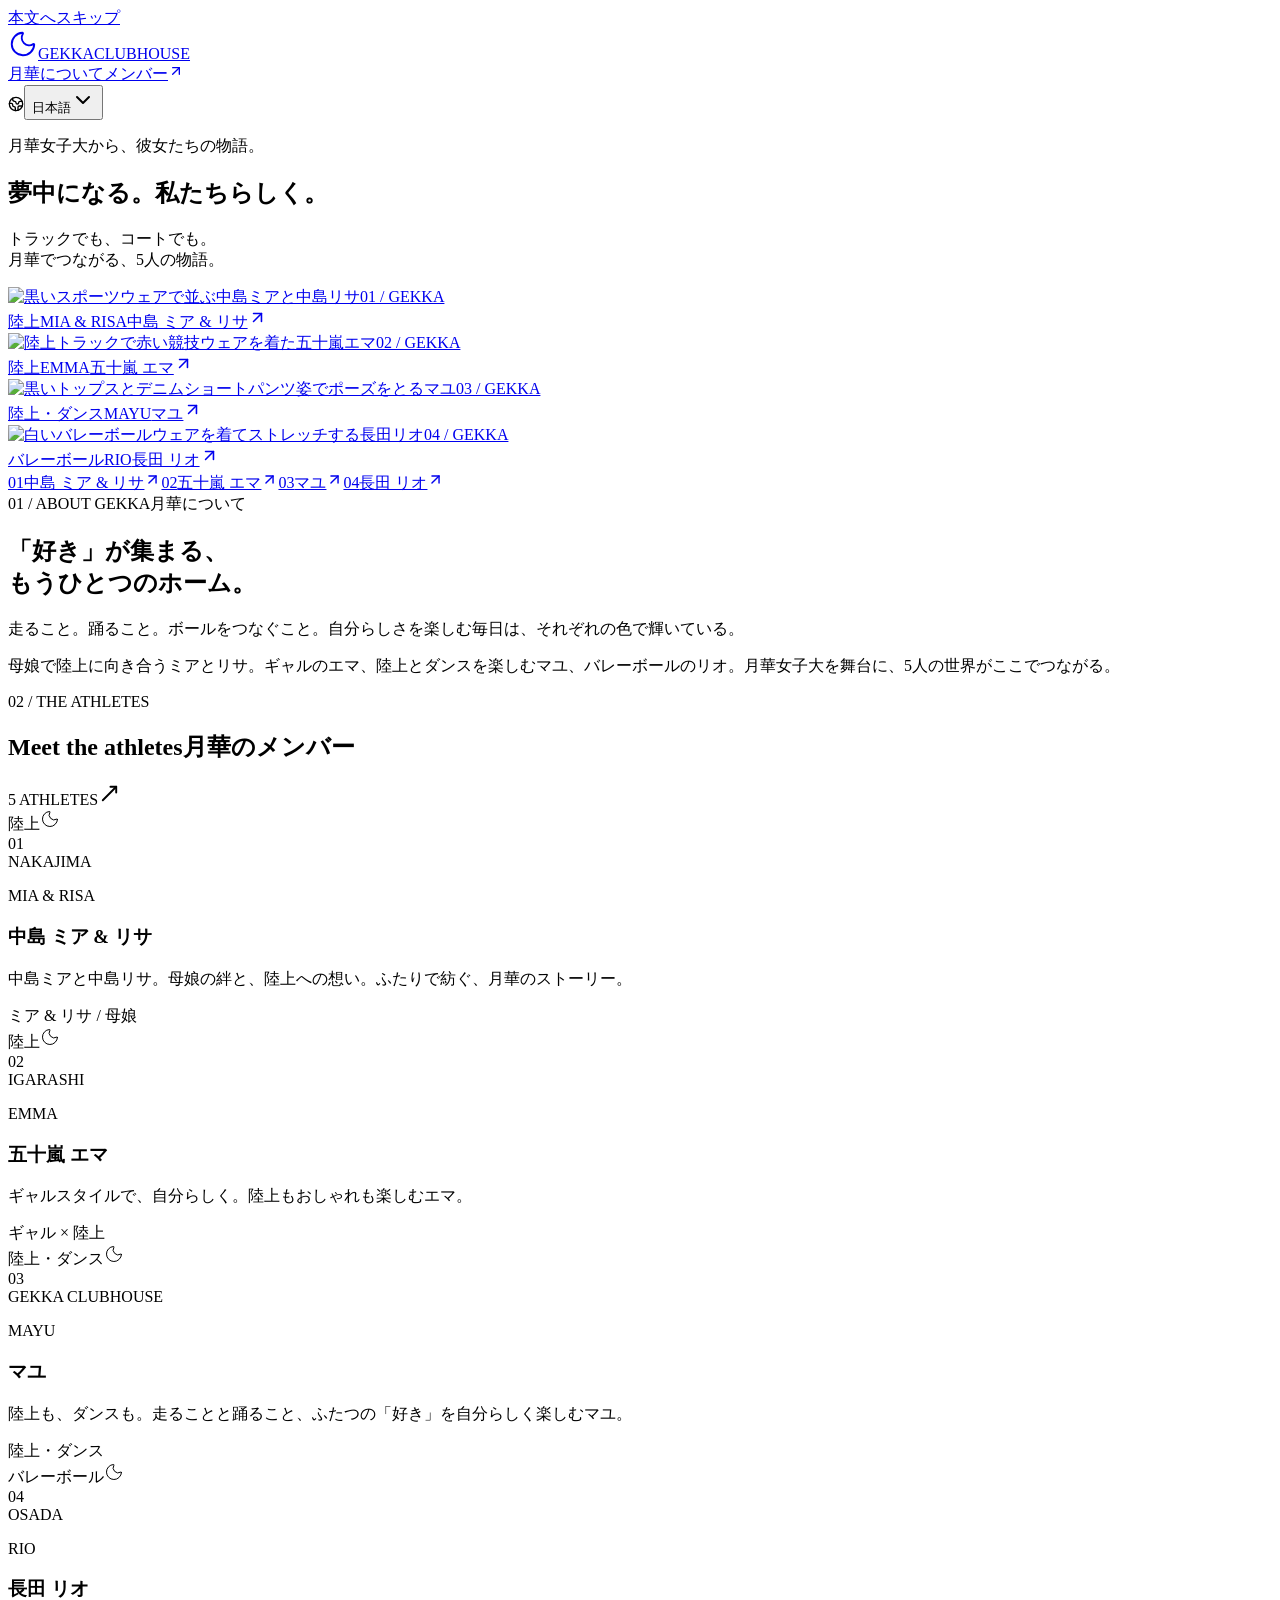
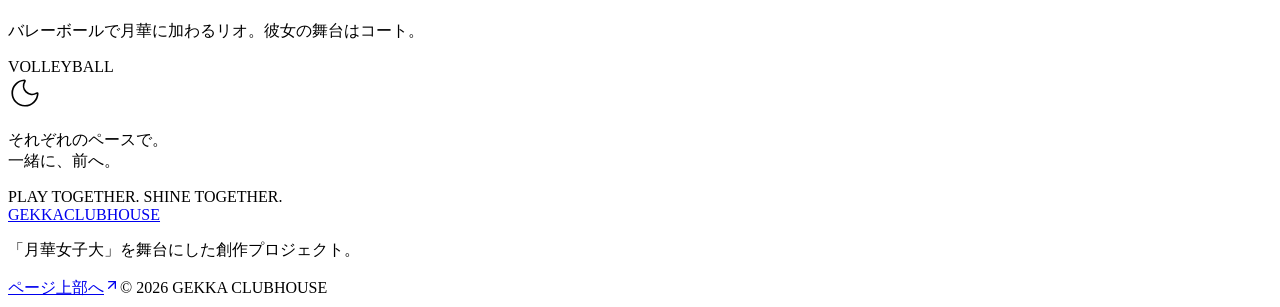
==== index.html @ 5b0a4853 "Publish Gekka Clubhouse bilingual homepage" ====
<!doctype html>
<html lang="ja">
  <head>
    <meta charset="UTF-8" />
    <meta name="viewport" content="width=device-width, initial-scale=1.0" />
    <title>月華クラブハウス | GEKKA CLUBHOUSE</title>
    <meta name="description" content="月華女子大を舞台に、陸上・ダンス・バレーボールでつながる中島ミア、中島リサ、五十嵐エマ、マユ、長田リオのポータル。" />
    <meta property="og:title" content="月華クラブハウス | GEKKA CLUBHOUSE" />
    <meta property="og:description" content="陸上、ダンス、バレーボール。月華でつながる5人の物語。" />
    <meta property="og:type" content="website" />
    <meta property="og:locale" content="ja_JP" />
    <link rel="icon" href="./favicon.svg" />
    <script type="module" crossorigin src="./assets/index-FHdOIM7Q.js"></script>
    <link rel="stylesheet" crossorigin href="./assets/index-BWloLlUE.css">
  </head>
  <body>
    <div id="root"><link rel="preload" as="image" imageSrcSet="./images/mia-risa-600.webp 600w, ./images/mia-risa.webp 1200w" imageSizes="(max-width: 760px) 50vw, 37vw" fetchPriority="high"/><link rel="preload" as="image" imageSrcSet="./images/emma-600.webp 600w, ./images/emma.webp 1200w" imageSizes="(max-width: 760px) 50vw, 37vw" fetchPriority="auto"/><link rel="preload" as="image" imageSrcSet="./images/mayu-600.webp 600w, ./images/mayu.webp 1200w" imageSizes="(max-width: 760px) 50vw, 37vw" fetchPriority="auto"/><link rel="preload" as="image" imageSrcSet="./images/rio-600.webp 600w, ./images/rio.webp 1200w" imageSizes="(max-width: 760px) 50vw, 37vw" fetchPriority="auto"/><a class="skip-link" href="#main">本文へスキップ</a><header class="site-header"><a class="brand" href="#home" aria-label="月華クラブハウス"><svg xmlns="http://www.w3.org/2000/svg" width="30" height="30" viewBox="0 0 24 24" fill="none" stroke="currentColor" stroke-width="1.5" stroke-linecap="round" stroke-linejoin="round" class="lucide lucide-moon" aria-hidden="true"><path d="M20.985 12.486a9 9 0 1 1-9.473-9.472c.405-.022.617.46.402.803a6 6 0 0 0 8.268 8.268c.344-.215.825-.004.803.401"></path></svg><span class="brand-type">GEKKA<span>CLUBHOUSE</span></span></a><div class="header-right"><nav aria-label="メインナビゲーション"><a href="#about">月華について</a><a href="#members">メンバー<svg xmlns="http://www.w3.org/2000/svg" width="16" height="16" viewBox="0 0 24 24" fill="none" stroke="currentColor" stroke-width="2" stroke-linecap="round" stroke-linejoin="round" class="lucide lucide-arrow-up-right" aria-hidden="true"><path d="M7 7h10v10"></path><path d="M7 17 17 7"></path></svg></a></nav><div class="language-picker"><svg xmlns="http://www.w3.org/2000/svg" width="16" height="16" viewBox="0 0 24 24" fill="none" stroke="currentColor" stroke-width="2" stroke-linecap="round" stroke-linejoin="round" class="lucide lucide-earth" aria-hidden="true"><path d="M21.54 15H17a2 2 0 0 0-2 2v4.54"></path><path d="M7 3.34V5a3 3 0 0 0 3 3a2 2 0 0 1 2 2c0 1.1.9 2 2 2a2 2 0 0 0 2-2c0-1.1.9-2 2-2h3.17"></path><path d="M11 21.95V18a2 2 0 0 0-2-2a2 2 0 0 1-2-2v-1a2 2 0 0 0-2-2H2.05"></path><circle cx="12" cy="12" r="10"></circle></svg><button type="button" tabindex="0" id="base-ui-_R_ai_" role="combobox" aria-expanded="false" aria-haspopup="listbox" data-slot="select-trigger" data-size="default" aria-label="表示言語 / Language" class="flex w-fit items-center justify-between gap-1.5 rounded-lg border border-input bg-transparent py-2 pr-2 pl-2.5 text-sm whitespace-nowrap transition-colors outline-none select-none focus-visible:border-ring focus-visible:ring-3 focus-visible:ring-ring/50 disabled:cursor-not-allowed disabled:opacity-50 aria-invalid:border-destructive aria-invalid:ring-3 aria-invalid:ring-destructive/20 data-placeholder:text-muted-foreground data-[size=default]:h-8 data-[size=sm]:h-7 data-[size=sm]:rounded-[min(var(--radius-md),10px)] *:data-[slot=select-value]:line-clamp-1 *:data-[slot=select-value]:flex *:data-[slot=select-value]:items-center *:data-[slot=select-value]:gap-1.5 dark:bg-input/30 dark:hover:bg-input/50 dark:aria-invalid:border-destructive/50 dark:aria-invalid:ring-destructive/40 [&amp;_svg]:pointer-events-none [&amp;_svg]:shrink-0 [&amp;_svg:not([class*=&#x27;size-&#x27;])]:size-4 language-trigger"><span data-slot="select-value" class="flex flex-1 text-left">日本語</span><svg xmlns="http://www.w3.org/2000/svg" width="24" height="24" viewBox="0 0 24 24" fill="none" stroke="currentColor" stroke-width="2" stroke-linecap="round" stroke-linejoin="round" class="lucide lucide-chevron-down pointer-events-none size-4 text-muted-foreground" aria-hidden="true"><path d="m6 9 6 6 6-6"></path>▼</svg></button><input id="base-ui-_R_ai_-hidden-input" style="clip-path:inset(50%);overflow:hidden;white-space:nowrap;border:0;padding:0;width:1px;height:1px;margin:-1px;position:fixed;top:0;left:0" tabindex="-1" aria-hidden="true" value="ja"/></div></div></header><main id="main"><section id="home" class="portrait-hero" aria-labelledby="hero-title"><div class="portrait-intro"><div><p class="eyebrow"><span class="status-dot"></span> <!-- -->月華女子大から、彼女たちの物語。</p><h1 id="hero-title">夢中になる。<span>私たちらしく。</span></h1></div><p class="portrait-intro-copy">トラックでも、コートでも。<br/>月華でつながる、5人の物語。</p></div><div class="portrait-grid"><a class="portrait-tile portrait-mia-risa" href="#mia-risa" aria-label="中島 ミア &amp; リサ — メンバーに会う"><img src="./images/mia-risa.webp" srcSet="./images/mia-risa-600.webp 600w, ./images/mia-risa.webp 1200w" sizes="(max-width: 760px) 50vw, 37vw" width="1200" height="1607" alt="黒いスポーツウェアで並ぶ中島ミアと中島リサ" fetchPriority="high"/><span class="portrait-index">01<!-- --> / GEKKA</span><div class="portrait-name"><span class="portrait-sport">陸上</span><span class="portrait-first" aria-hidden="true">MIA &amp; RISA</span><span class="portrait-local-name"><span>中島 ミア &amp; リサ</span><svg xmlns="http://www.w3.org/2000/svg" width="19" height="19" viewBox="0 0 24 24" fill="none" stroke="currentColor" stroke-width="2" stroke-linecap="round" stroke-linejoin="round" class="lucide lucide-arrow-up-right" aria-hidden="true"><path d="M7 7h10v10"></path><path d="M7 17 17 7"></path></svg></span></div></a><a class="portrait-tile portrait-emma" href="#emma" aria-label="五十嵐 エマ — メンバーに会う"><img src="./images/emma.webp" srcSet="./images/emma-600.webp 600w, ./images/emma.webp 1200w" sizes="(max-width: 760px) 50vw, 37vw" width="1200" height="1600" alt="陸上トラックで赤い競技ウェアを着た五十嵐エマ" fetchPriority="auto"/><span class="portrait-index">02<!-- --> / GEKKA</span><div class="portrait-name"><span class="portrait-sport">陸上</span><span class="portrait-first" aria-hidden="true">EMMA</span><span class="portrait-local-name"><span>五十嵐 エマ</span><svg xmlns="http://www.w3.org/2000/svg" width="19" height="19" viewBox="0 0 24 24" fill="none" stroke="currentColor" stroke-width="2" stroke-linecap="round" stroke-linejoin="round" class="lucide lucide-arrow-up-right" aria-hidden="true"><path d="M7 7h10v10"></path><path d="M7 17 17 7"></path></svg></span></div></a><a class="portrait-tile portrait-mayu" href="#mayu" aria-label="マユ — メンバーに会う"><img src="./images/mayu.webp" srcSet="./images/mayu-600.webp 600w, ./images/mayu.webp 1200w" sizes="(max-width: 760px) 50vw, 37vw" width="1200" height="1600" alt="黒いトップスとデニムショートパンツ姿でポーズをとるマユ" fetchPriority="auto"/><span class="portrait-index">03<!-- --> / GEKKA</span><div class="portrait-name"><span class="portrait-sport">陸上・ダンス</span><span class="portrait-first" aria-hidden="true">MAYU</span><span class="portrait-local-name"><span>マユ</span><svg xmlns="http://www.w3.org/2000/svg" width="19" height="19" viewBox="0 0 24 24" fill="none" stroke="currentColor" stroke-width="2" stroke-linecap="round" stroke-linejoin="round" class="lucide lucide-arrow-up-right" aria-hidden="true"><path d="M7 7h10v10"></path><path d="M7 17 17 7"></path></svg></span></div></a><a class="portrait-tile portrait-rio" href="#rio" aria-label="長田 リオ — メンバーに会う"><img src="./images/rio.webp" srcSet="./images/rio-600.webp 600w, ./images/rio.webp 1200w" sizes="(max-width: 760px) 50vw, 37vw" width="1200" height="1607" alt="白いバレーボールウェアを着てストレッチする長田リオ" fetchPriority="auto"/><span class="portrait-index">04<!-- --> / GEKKA</span><div class="portrait-name"><span class="portrait-sport">バレーボール</span><span class="portrait-first" aria-hidden="true">RIO</span><span class="portrait-local-name"><span>長田 リオ</span><svg xmlns="http://www.w3.org/2000/svg" width="19" height="19" viewBox="0 0 24 24" fill="none" stroke="currentColor" stroke-width="2" stroke-linecap="round" stroke-linejoin="round" class="lucide lucide-arrow-up-right" aria-hidden="true"><path d="M7 7h10v10"></path><path d="M7 17 17 7"></path></svg></span></div></a></div></section><div class="roster-strip" aria-label="メンバー"><a href="#mia-risa"><span>01</span>中島 ミア &amp; リサ<svg xmlns="http://www.w3.org/2000/svg" width="17" height="17" viewBox="0 0 24 24" fill="none" stroke="currentColor" stroke-width="2" stroke-linecap="round" stroke-linejoin="round" class="lucide lucide-arrow-up-right" aria-hidden="true"><path d="M7 7h10v10"></path><path d="M7 17 17 7"></path></svg></a><a href="#emma"><span>02</span>五十嵐 エマ<svg xmlns="http://www.w3.org/2000/svg" width="17" height="17" viewBox="0 0 24 24" fill="none" stroke="currentColor" stroke-width="2" stroke-linecap="round" stroke-linejoin="round" class="lucide lucide-arrow-up-right" aria-hidden="true"><path d="M7 7h10v10"></path><path d="M7 17 17 7"></path></svg></a><a href="#mayu"><span>03</span>マユ<svg xmlns="http://www.w3.org/2000/svg" width="17" height="17" viewBox="0 0 24 24" fill="none" stroke="currentColor" stroke-width="2" stroke-linecap="round" stroke-linejoin="round" class="lucide lucide-arrow-up-right" aria-hidden="true"><path d="M7 7h10v10"></path><path d="M7 17 17 7"></path></svg></a><a href="#rio"><span>04</span>長田 リオ<svg xmlns="http://www.w3.org/2000/svg" width="17" height="17" viewBox="0 0 24 24" fill="none" stroke="currentColor" stroke-width="2" stroke-linecap="round" stroke-linejoin="round" class="lucide lucide-arrow-up-right" aria-hidden="true"><path d="M7 7h10v10"></path><path d="M7 17 17 7"></path></svg></a></div><section id="about" class="about section-wrap" aria-labelledby="about-title"><div class="section-label"><span>01 / ABOUT GEKKA</span><span>月華について</span></div><div class="about-content"><h2 id="about-title">「好き」が集まる、<br/>もうひとつのホーム。</h2><div class="about-description"><p>走ること。踊ること。ボールをつなぐこと。自分らしさを楽しむ毎日は、それぞれの色で輝いている。</p><p>母娘で陸上に向き合うミアとリサ。ギャルのエマ、陸上とダンスを楽しむマユ、バレーボールのリオ。月華女子大を舞台に、5人の世界がここでつながる。</p></div></div></section><section id="members" class="members-section section-wrap" aria-labelledby="members-title"><div class="members-heading"><div><p class="eyebrow">02 / THE ATHLETES</p><h2 id="members-title">Meet the athletes<span>月華のメンバー</span></h2></div><span class="member-count">5 ATHLETES<svg xmlns="http://www.w3.org/2000/svg" width="23" height="23" viewBox="0 0 24 24" fill="none" stroke="currentColor" stroke-width="2" stroke-linecap="round" stroke-linejoin="round" class="lucide lucide-move-up-right" aria-hidden="true"><path d="M13 5H19V11"></path><path d="M19 5L5 19"></path></svg></span></div><div class="member-grid"><article id="mia-risa" class="member-card mia" aria-labelledby="mia-risa-name"><span id="mia" class="anchor-alias" aria-hidden="true"></span><span id="risa" class="anchor-alias" aria-hidden="true"></span><div class="member-card-top"><span>陸上</span><svg xmlns="http://www.w3.org/2000/svg" width="20" height="20" viewBox="0 0 24 24" fill="none" stroke="currentColor" stroke-width="1.2" stroke-linecap="round" stroke-linejoin="round" class="lucide lucide-moon" aria-hidden="true"><path d="M20.985 12.486a9 9 0 1 1-9.473-9.472c.405-.022.617.46.402.803a6 6 0 0 0 8.268 8.268c.344-.215.825-.004.803.401"></path></svg></div><div class="member-number" aria-hidden="true">01</div><div class="member-card-body"><span class="member-last">NAKAJIMA</span><p class="member-first" aria-hidden="true">MIA &amp; RISA</p><h3 id="mia-risa-name">中島 ミア &amp; リサ</h3><p class="member-description">中島ミアと中島リサ。母娘の絆と、陸上への想い。ふたりで紡ぐ、月華のストーリー。</p></div><div class="member-card-foot">ミア &amp; リサ / 母娘</div></article><article id="emma" class="member-card emma" aria-labelledby="emma-name"><div class="member-card-top"><span>陸上</span><svg xmlns="http://www.w3.org/2000/svg" width="20" height="20" viewBox="0 0 24 24" fill="none" stroke="currentColor" stroke-width="1.2" stroke-linecap="round" stroke-linejoin="round" class="lucide lucide-moon" aria-hidden="true"><path d="M20.985 12.486a9 9 0 1 1-9.473-9.472c.405-.022.617.46.402.803a6 6 0 0 0 8.268 8.268c.344-.215.825-.004.803.401"></path></svg></div><div class="member-number" aria-hidden="true">02</div><div class="member-card-body"><span class="member-last">IGARASHI</span><p class="member-first" aria-hidden="true">EMMA</p><h3 id="emma-name">五十嵐 エマ</h3><p class="member-description">ギャルスタイルで、自分らしく。陸上もおしゃれも楽しむエマ。</p></div><div class="member-card-foot">ギャル × 陸上</div></article><article id="mayu" class="member-card mayu" aria-labelledby="mayu-name"><div class="member-card-top"><span>陸上・ダンス</span><svg xmlns="http://www.w3.org/2000/svg" width="20" height="20" viewBox="0 0 24 24" fill="none" stroke="currentColor" stroke-width="1.2" stroke-linecap="round" stroke-linejoin="round" class="lucide lucide-moon" aria-hidden="true"><path d="M20.985 12.486a9 9 0 1 1-9.473-9.472c.405-.022.617.46.402.803a6 6 0 0 0 8.268 8.268c.344-.215.825-.004.803.401"></path></svg></div><div class="member-number" aria-hidden="true">03</div><div class="member-card-body"><span class="member-last">GEKKA CLUBHOUSE</span><p class="member-first" aria-hidden="true">MAYU</p><h3 id="mayu-name">マユ</h3><p class="member-description">陸上も、ダンスも。走ることと踊ること、ふたつの「好き」を自分らしく楽しむマユ。</p></div><div class="member-card-foot">陸上・ダンス</div></article><article id="rio" class="member-card rio" aria-labelledby="rio-name"><div class="member-card-top"><span>バレーボール</span><svg xmlns="http://www.w3.org/2000/svg" width="20" height="20" viewBox="0 0 24 24" fill="none" stroke="currentColor" stroke-width="1.2" stroke-linecap="round" stroke-linejoin="round" class="lucide lucide-moon" aria-hidden="true"><path d="M20.985 12.486a9 9 0 1 1-9.473-9.472c.405-.022.617.46.402.803a6 6 0 0 0 8.268 8.268c.344-.215.825-.004.803.401"></path></svg></div><div class="member-number" aria-hidden="true">04</div><div class="member-card-body"><span class="member-last">OSADA</span><p class="member-first" aria-hidden="true">RIO</p><h3 id="rio-name">長田 リオ</h3><p class="member-description">バレーボールで月華に加わるリオ。彼女の舞台はコート。</p></div><div class="member-card-foot">VOLLEYBALL</div></article></div></section><section class="closing" aria-label="月華クラブハウス"><svg xmlns="http://www.w3.org/2000/svg" width="34" height="34" viewBox="0 0 24 24" fill="none" stroke="currentColor" stroke-width="1.2" stroke-linecap="round" stroke-linejoin="round" class="lucide lucide-moon" aria-hidden="true"><path d="M20.985 12.486a9 9 0 1 1-9.473-9.472c.405-.022.617.46.402.803a6 6 0 0 0 8.268 8.268c.344-.215.825-.004.803.401"></path></svg><p>それぞれのペースで。<br class="mobile-break"/>一緒に、前へ。</p><span>PLAY TOGETHER. SHINE TOGETHER.</span></section></main><footer class="site-footer"><a class="footer-brand" href="#home">GEKKA<span>CLUBHOUSE</span></a><p>「月華女子大」を舞台にした創作プロジェクト。</p><a class="back-top" href="#home">ページ上部へ<svg xmlns="http://www.w3.org/2000/svg" width="16" height="16" viewBox="0 0 24 24" fill="none" stroke="currentColor" stroke-width="2" stroke-linecap="round" stroke-linejoin="round" class="lucide lucide-arrow-up-right" aria-hidden="true"><path d="M7 7h10v10"></path><path d="M7 17 17 7"></path></svg></a><span class="copyright">© 2026 GEKKA CLUBHOUSE</span></footer></div>
  </body>
</html>
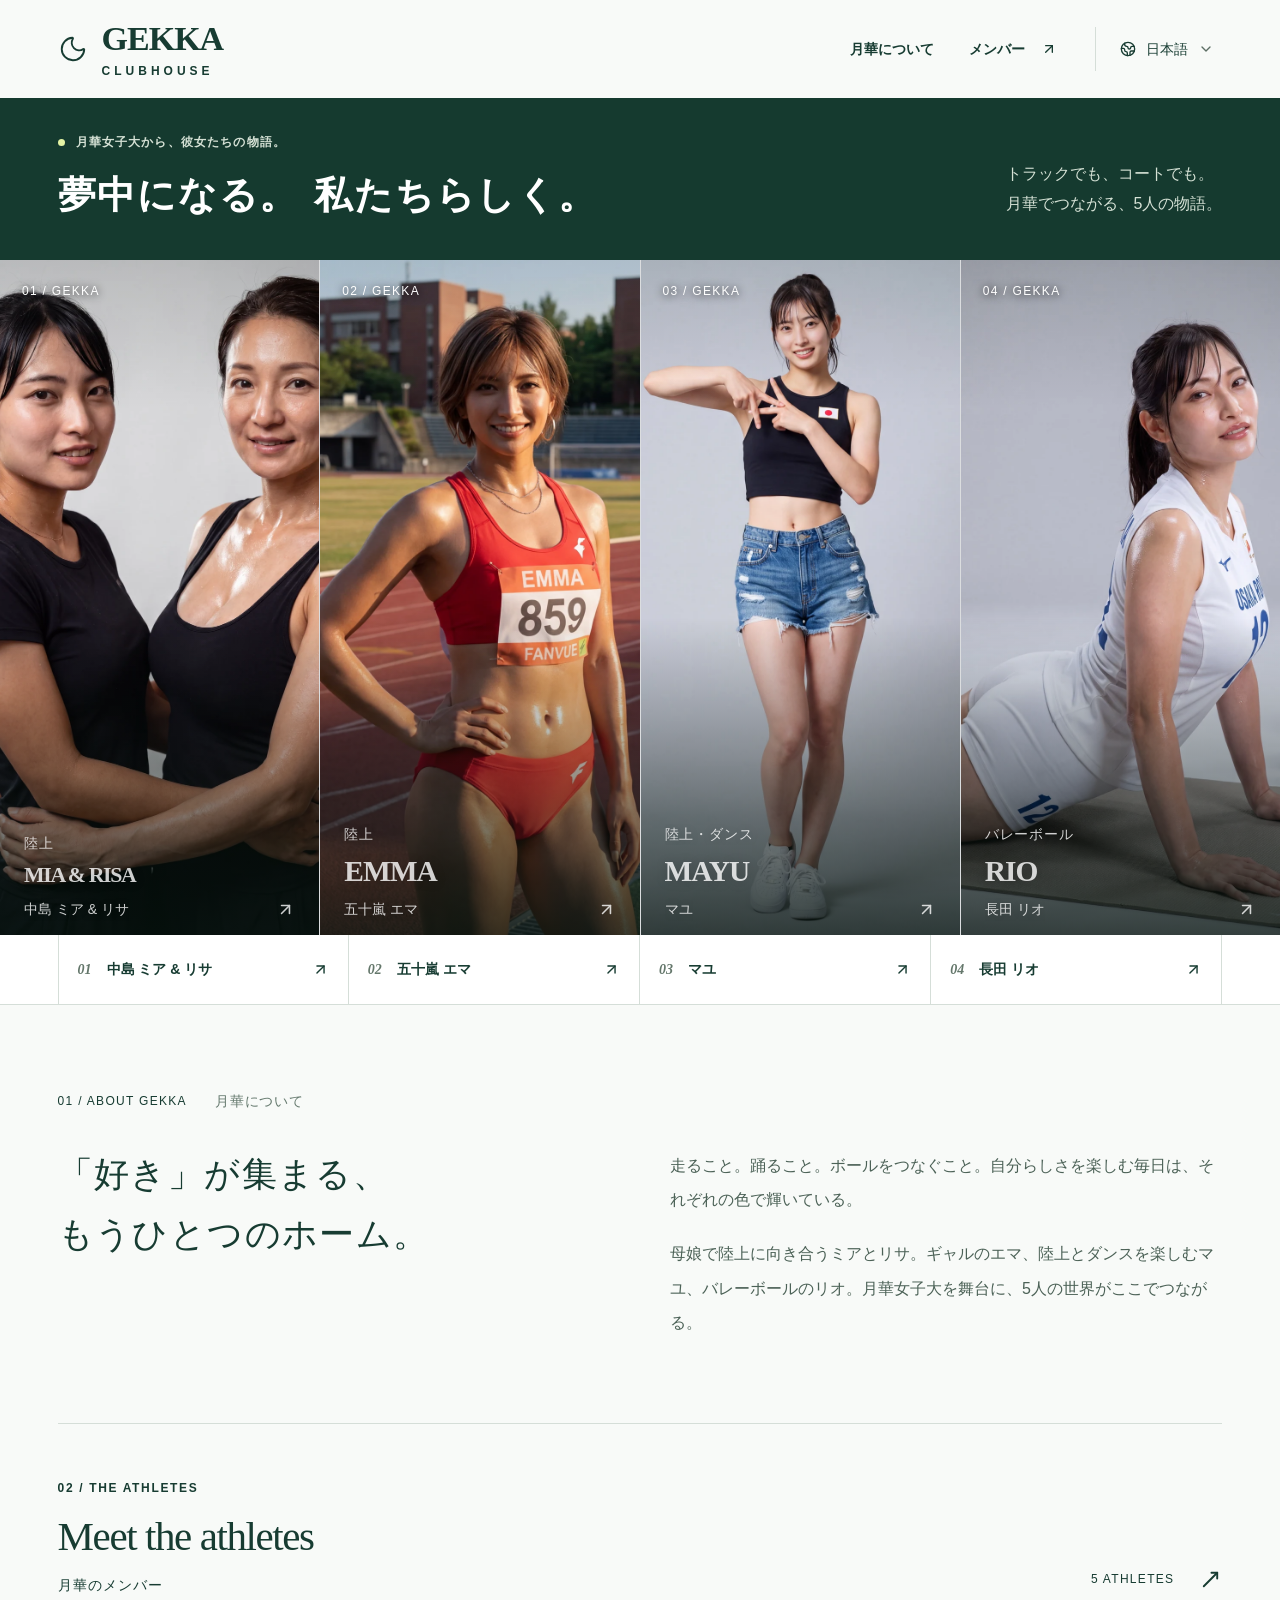
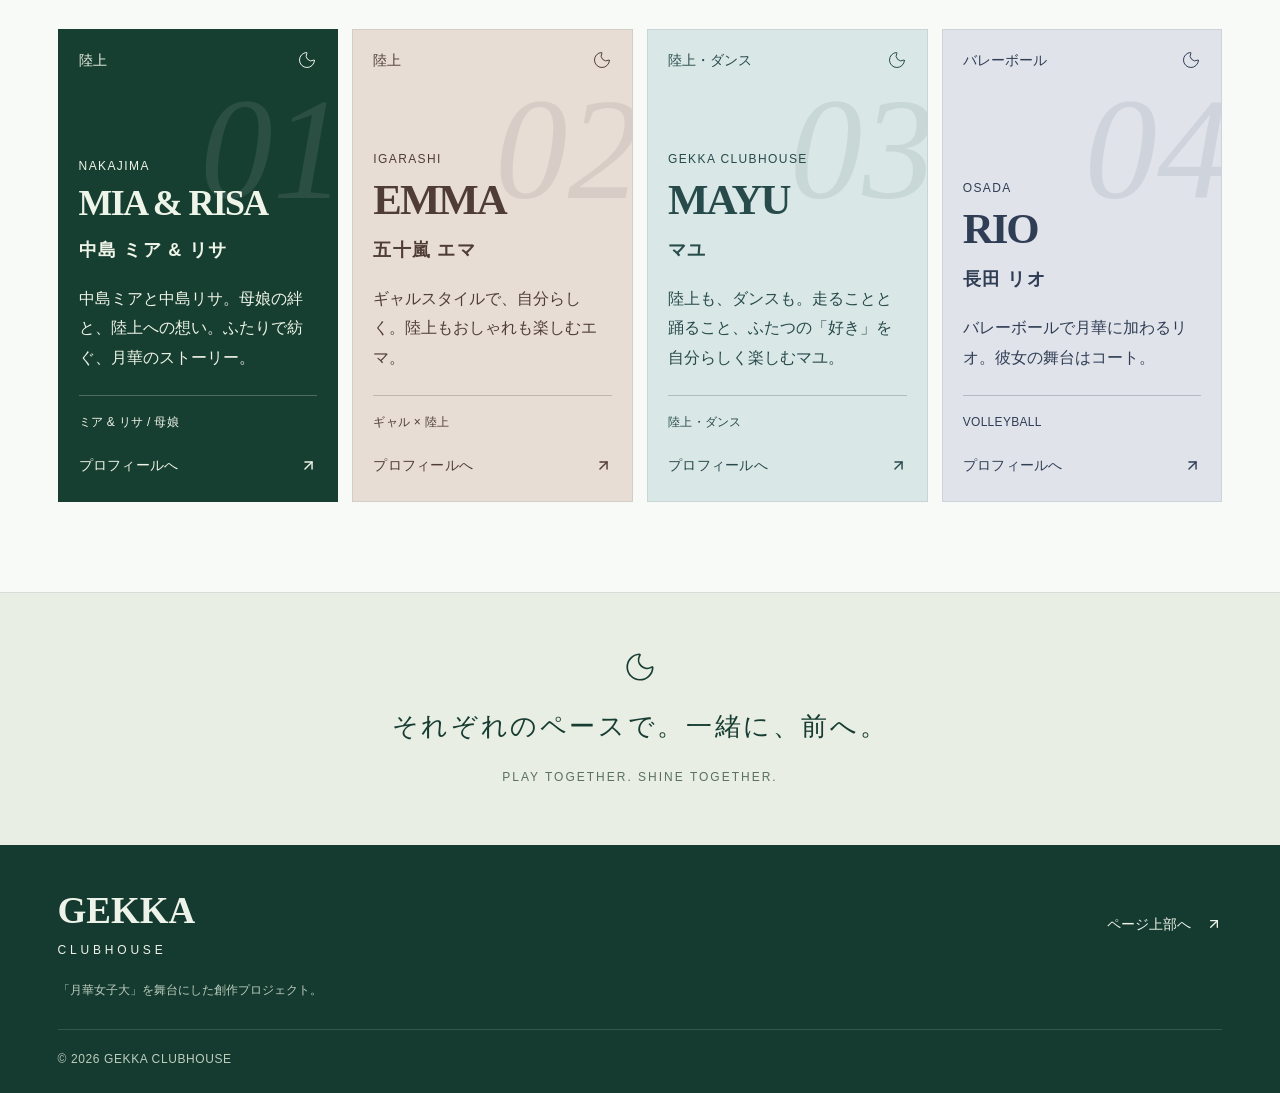
==== commit 9ab40c19: "Publish athlete profiles and editable SNS links Add dedicated bilingual pages for Mia & Risa, Emma, " ====
--- a/index.html
+++ b/index.html
@@ -6,14 +6,15 @@
     <title>月華クラブハウス | GEKKA CLUBHOUSE</title>
     <meta name="description" content="月華女子大を舞台に、陸上・ダンス・バレーボールでつながる中島ミア、中島リサ、五十嵐エマ、マユ、長田リオのポータル。" />
     <meta property="og:title" content="月華クラブハウス | GEKKA CLUBHOUSE" />
-    <meta property="og:description" content="陸上、ダンス、バレーボール。月華でつながる5人の物語。" />
+    <meta property="og:description" content="月華女子大を舞台に、陸上・ダンス・バレーボールでつながる中島ミア、中島リサ、五十嵐エマ、マユ、長田リオのポータル。" />
     <meta property="og:type" content="website" />
     <meta property="og:locale" content="ja_JP" />
     <link rel="icon" href="./favicon.svg" />
-    <script type="module" crossorigin src="./assets/index-FHdOIM7Q.js"></script>
-    <link rel="stylesheet" crossorigin href="./assets/index-BWloLlUE.css">
+    <script type="module" crossorigin src="./assets/index-CHqXN_kr.js"></script>
+    <link rel="stylesheet" crossorigin href="./assets/index-BjVOC5bY.css">
+  <script src="./social-links.js"></script>
   </head>
   <body>
-    <div id="root"><link rel="preload" as="image" imageSrcSet="./images/mia-risa-600.webp 600w, ./images/mia-risa.webp 1200w" imageSizes="(max-width: 760px) 50vw, 37vw" fetchPriority="high"/><link rel="preload" as="image" imageSrcSet="./images/emma-600.webp 600w, ./images/emma.webp 1200w" imageSizes="(max-width: 760px) 50vw, 37vw" fetchPriority="auto"/><link rel="preload" as="image" imageSrcSet="./images/mayu-600.webp 600w, ./images/mayu.webp 1200w" imageSizes="(max-width: 760px) 50vw, 37vw" fetchPriority="auto"/><link rel="preload" as="image" imageSrcSet="./images/rio-600.webp 600w, ./images/rio.webp 1200w" imageSizes="(max-width: 760px) 50vw, 37vw" fetchPriority="auto"/><a class="skip-link" href="#main">本文へスキップ</a><header class="site-header"><a class="brand" href="#home" aria-label="月華クラブハウス"><svg xmlns="http://www.w3.org/2000/svg" width="30" height="30" viewBox="0 0 24 24" fill="none" stroke="currentColor" stroke-width="1.5" stroke-linecap="round" stroke-linejoin="round" class="lucide lucide-moon" aria-hidden="true"><path d="M20.985 12.486a9 9 0 1 1-9.473-9.472c.405-.022.617.46.402.803a6 6 0 0 0 8.268 8.268c.344-.215.825-.004.803.401"></path></svg><span class="brand-type">GEKKA<span>CLUBHOUSE</span></span></a><div class="header-right"><nav aria-label="メインナビゲーション"><a href="#about">月華について</a><a href="#members">メンバー<svg xmlns="http://www.w3.org/2000/svg" width="16" height="16" viewBox="0 0 24 24" fill="none" stroke="currentColor" stroke-width="2" stroke-linecap="round" stroke-linejoin="round" class="lucide lucide-arrow-up-right" aria-hidden="true"><path d="M7 7h10v10"></path><path d="M7 17 17 7"></path></svg></a></nav><div class="language-picker"><svg xmlns="http://www.w3.org/2000/svg" width="16" height="16" viewBox="0 0 24 24" fill="none" stroke="currentColor" stroke-width="2" stroke-linecap="round" stroke-linejoin="round" class="lucide lucide-earth" aria-hidden="true"><path d="M21.54 15H17a2 2 0 0 0-2 2v4.54"></path><path d="M7 3.34V5a3 3 0 0 0 3 3a2 2 0 0 1 2 2c0 1.1.9 2 2 2a2 2 0 0 0 2-2c0-1.1.9-2 2-2h3.17"></path><path d="M11 21.95V18a2 2 0 0 0-2-2a2 2 0 0 1-2-2v-1a2 2 0 0 0-2-2H2.05"></path><circle cx="12" cy="12" r="10"></circle></svg><button type="button" tabindex="0" id="base-ui-_R_ai_" role="combobox" aria-expanded="false" aria-haspopup="listbox" data-slot="select-trigger" data-size="default" aria-label="表示言語 / Language" class="flex w-fit items-center justify-between gap-1.5 rounded-lg border border-input bg-transparent py-2 pr-2 pl-2.5 text-sm whitespace-nowrap transition-colors outline-none select-none focus-visible:border-ring focus-visible:ring-3 focus-visible:ring-ring/50 disabled:cursor-not-allowed disabled:opacity-50 aria-invalid:border-destructive aria-invalid:ring-3 aria-invalid:ring-destructive/20 data-placeholder:text-muted-foreground data-[size=default]:h-8 data-[size=sm]:h-7 data-[size=sm]:rounded-[min(var(--radius-md),10px)] *:data-[slot=select-value]:line-clamp-1 *:data-[slot=select-value]:flex *:data-[slot=select-value]:items-center *:data-[slot=select-value]:gap-1.5 dark:bg-input/30 dark:hover:bg-input/50 dark:aria-invalid:border-destructive/50 dark:aria-invalid:ring-destructive/40 [&amp;_svg]:pointer-events-none [&amp;_svg]:shrink-0 [&amp;_svg:not([class*=&#x27;size-&#x27;])]:size-4 language-trigger"><span data-slot="select-value" class="flex flex-1 text-left">日本語</span><svg xmlns="http://www.w3.org/2000/svg" width="24" height="24" viewBox="0 0 24 24" fill="none" stroke="currentColor" stroke-width="2" stroke-linecap="round" stroke-linejoin="round" class="lucide lucide-chevron-down pointer-events-none size-4 text-muted-foreground" aria-hidden="true"><path d="m6 9 6 6 6-6"></path>▼</svg></button><input id="base-ui-_R_ai_-hidden-input" style="clip-path:inset(50%);overflow:hidden;white-space:nowrap;border:0;padding:0;width:1px;height:1px;margin:-1px;position:fixed;top:0;left:0" tabindex="-1" aria-hidden="true" value="ja"/></div></div></header><main id="main"><section id="home" class="portrait-hero" aria-labelledby="hero-title"><div class="portrait-intro"><div><p class="eyebrow"><span class="status-dot"></span> <!-- -->月華女子大から、彼女たちの物語。</p><h1 id="hero-title">夢中になる。<span>私たちらしく。</span></h1></div><p class="portrait-intro-copy">トラックでも、コートでも。<br/>月華でつながる、5人の物語。</p></div><div class="portrait-grid"><a class="portrait-tile portrait-mia-risa" href="#mia-risa" aria-label="中島 ミア &amp; リサ — メンバーに会う"><img src="./images/mia-risa.webp" srcSet="./images/mia-risa-600.webp 600w, ./images/mia-risa.webp 1200w" sizes="(max-width: 760px) 50vw, 37vw" width="1200" height="1607" alt="黒いスポーツウェアで並ぶ中島ミアと中島リサ" fetchPriority="high"/><span class="portrait-index">01<!-- --> / GEKKA</span><div class="portrait-name"><span class="portrait-sport">陸上</span><span class="portrait-first" aria-hidden="true">MIA &amp; RISA</span><span class="portrait-local-name"><span>中島 ミア &amp; リサ</span><svg xmlns="http://www.w3.org/2000/svg" width="19" height="19" viewBox="0 0 24 24" fill="none" stroke="currentColor" stroke-width="2" stroke-linecap="round" stroke-linejoin="round" class="lucide lucide-arrow-up-right" aria-hidden="true"><path d="M7 7h10v10"></path><path d="M7 17 17 7"></path></svg></span></div></a><a class="portrait-tile portrait-emma" href="#emma" aria-label="五十嵐 エマ — メンバーに会う"><img src="./images/emma.webp" srcSet="./images/emma-600.webp 600w, ./images/emma.webp 1200w" sizes="(max-width: 760px) 50vw, 37vw" width="1200" height="1600" alt="陸上トラックで赤い競技ウェアを着た五十嵐エマ" fetchPriority="auto"/><span class="portrait-index">02<!-- --> / GEKKA</span><div class="portrait-name"><span class="portrait-sport">陸上</span><span class="portrait-first" aria-hidden="true">EMMA</span><span class="portrait-local-name"><span>五十嵐 エマ</span><svg xmlns="http://www.w3.org/2000/svg" width="19" height="19" viewBox="0 0 24 24" fill="none" stroke="currentColor" stroke-width="2" stroke-linecap="round" stroke-linejoin="round" class="lucide lucide-arrow-up-right" aria-hidden="true"><path d="M7 7h10v10"></path><path d="M7 17 17 7"></path></svg></span></div></a><a class="portrait-tile portrait-mayu" href="#mayu" aria-label="マユ — メンバーに会う"><img src="./images/mayu.webp" srcSet="./images/mayu-600.webp 600w, ./images/mayu.webp 1200w" sizes="(max-width: 760px) 50vw, 37vw" width="1200" height="1600" alt="黒いトップスとデニムショートパンツ姿でポーズをとるマユ" fetchPriority="auto"/><span class="portrait-index">03<!-- --> / GEKKA</span><div class="portrait-name"><span class="portrait-sport">陸上・ダンス</span><span class="portrait-first" aria-hidden="true">MAYU</span><span class="portrait-local-name"><span>マユ</span><svg xmlns="http://www.w3.org/2000/svg" width="19" height="19" viewBox="0 0 24 24" fill="none" stroke="currentColor" stroke-width="2" stroke-linecap="round" stroke-linejoin="round" class="lucide lucide-arrow-up-right" aria-hidden="true"><path d="M7 7h10v10"></path><path d="M7 17 17 7"></path></svg></span></div></a><a class="portrait-tile portrait-rio" href="#rio" aria-label="長田 リオ — メンバーに会う"><img src="./images/rio.webp" srcSet="./images/rio-600.webp 600w, ./images/rio.webp 1200w" sizes="(max-width: 760px) 50vw, 37vw" width="1200" height="1607" alt="白いバレーボールウェアを着てストレッチする長田リオ" fetchPriority="auto"/><span class="portrait-index">04<!-- --> / GEKKA</span><div class="portrait-name"><span class="portrait-sport">バレーボール</span><span class="portrait-first" aria-hidden="true">RIO</span><span class="portrait-local-name"><span>長田 リオ</span><svg xmlns="http://www.w3.org/2000/svg" width="19" height="19" viewBox="0 0 24 24" fill="none" stroke="currentColor" stroke-width="2" stroke-linecap="round" stroke-linejoin="round" class="lucide lucide-arrow-up-right" aria-hidden="true"><path d="M7 7h10v10"></path><path d="M7 17 17 7"></path></svg></span></div></a></div></section><div class="roster-strip" aria-label="メンバー"><a href="#mia-risa"><span>01</span>中島 ミア &amp; リサ<svg xmlns="http://www.w3.org/2000/svg" width="17" height="17" viewBox="0 0 24 24" fill="none" stroke="currentColor" stroke-width="2" stroke-linecap="round" stroke-linejoin="round" class="lucide lucide-arrow-up-right" aria-hidden="true"><path d="M7 7h10v10"></path><path d="M7 17 17 7"></path></svg></a><a href="#emma"><span>02</span>五十嵐 エマ<svg xmlns="http://www.w3.org/2000/svg" width="17" height="17" viewBox="0 0 24 24" fill="none" stroke="currentColor" stroke-width="2" stroke-linecap="round" stroke-linejoin="round" class="lucide lucide-arrow-up-right" aria-hidden="true"><path d="M7 7h10v10"></path><path d="M7 17 17 7"></path></svg></a><a href="#mayu"><span>03</span>マユ<svg xmlns="http://www.w3.org/2000/svg" width="17" height="17" viewBox="0 0 24 24" fill="none" stroke="currentColor" stroke-width="2" stroke-linecap="round" stroke-linejoin="round" class="lucide lucide-arrow-up-right" aria-hidden="true"><path d="M7 7h10v10"></path><path d="M7 17 17 7"></path></svg></a><a href="#rio"><span>04</span>長田 リオ<svg xmlns="http://www.w3.org/2000/svg" width="17" height="17" viewBox="0 0 24 24" fill="none" stroke="currentColor" stroke-width="2" stroke-linecap="round" stroke-linejoin="round" class="lucide lucide-arrow-up-right" aria-hidden="true"><path d="M7 7h10v10"></path><path d="M7 17 17 7"></path></svg></a></div><section id="about" class="about section-wrap" aria-labelledby="about-title"><div class="section-label"><span>01 / ABOUT GEKKA</span><span>月華について</span></div><div class="about-content"><h2 id="about-title">「好き」が集まる、<br/>もうひとつのホーム。</h2><div class="about-description"><p>走ること。踊ること。ボールをつなぐこと。自分らしさを楽しむ毎日は、それぞれの色で輝いている。</p><p>母娘で陸上に向き合うミアとリサ。ギャルのエマ、陸上とダンスを楽しむマユ、バレーボールのリオ。月華女子大を舞台に、5人の世界がここでつながる。</p></div></div></section><section id="members" class="members-section section-wrap" aria-labelledby="members-title"><div class="members-heading"><div><p class="eyebrow">02 / THE ATHLETES</p><h2 id="members-title">Meet the athletes<span>月華のメンバー</span></h2></div><span class="member-count">5 ATHLETES<svg xmlns="http://www.w3.org/2000/svg" width="23" height="23" viewBox="0 0 24 24" fill="none" stroke="currentColor" stroke-width="2" stroke-linecap="round" stroke-linejoin="round" class="lucide lucide-move-up-right" aria-hidden="true"><path d="M13 5H19V11"></path><path d="M19 5L5 19"></path></svg></span></div><div class="member-grid"><article id="mia-risa" class="member-card mia" aria-labelledby="mia-risa-name"><span id="mia" class="anchor-alias" aria-hidden="true"></span><span id="risa" class="anchor-alias" aria-hidden="true"></span><div class="member-card-top"><span>陸上</span><svg xmlns="http://www.w3.org/2000/svg" width="20" height="20" viewBox="0 0 24 24" fill="none" stroke="currentColor" stroke-width="1.2" stroke-linecap="round" stroke-linejoin="round" class="lucide lucide-moon" aria-hidden="true"><path d="M20.985 12.486a9 9 0 1 1-9.473-9.472c.405-.022.617.46.402.803a6 6 0 0 0 8.268 8.268c.344-.215.825-.004.803.401"></path></svg></div><div class="member-number" aria-hidden="true">01</div><div class="member-card-body"><span class="member-last">NAKAJIMA</span><p class="member-first" aria-hidden="true">MIA &amp; RISA</p><h3 id="mia-risa-name">中島 ミア &amp; リサ</h3><p class="member-description">中島ミアと中島リサ。母娘の絆と、陸上への想い。ふたりで紡ぐ、月華のストーリー。</p></div><div class="member-card-foot">ミア &amp; リサ / 母娘</div></article><article id="emma" class="member-card emma" aria-labelledby="emma-name"><div class="member-card-top"><span>陸上</span><svg xmlns="http://www.w3.org/2000/svg" width="20" height="20" viewBox="0 0 24 24" fill="none" stroke="currentColor" stroke-width="1.2" stroke-linecap="round" stroke-linejoin="round" class="lucide lucide-moon" aria-hidden="true"><path d="M20.985 12.486a9 9 0 1 1-9.473-9.472c.405-.022.617.46.402.803a6 6 0 0 0 8.268 8.268c.344-.215.825-.004.803.401"></path></svg></div><div class="member-number" aria-hidden="true">02</div><div class="member-card-body"><span class="member-last">IGARASHI</span><p class="member-first" aria-hidden="true">EMMA</p><h3 id="emma-name">五十嵐 エマ</h3><p class="member-description">ギャルスタイルで、自分らしく。陸上もおしゃれも楽しむエマ。</p></div><div class="member-card-foot">ギャル × 陸上</div></article><article id="mayu" class="member-card mayu" aria-labelledby="mayu-name"><div class="member-card-top"><span>陸上・ダンス</span><svg xmlns="http://www.w3.org/2000/svg" width="20" height="20" viewBox="0 0 24 24" fill="none" stroke="currentColor" stroke-width="1.2" stroke-linecap="round" stroke-linejoin="round" class="lucide lucide-moon" aria-hidden="true"><path d="M20.985 12.486a9 9 0 1 1-9.473-9.472c.405-.022.617.46.402.803a6 6 0 0 0 8.268 8.268c.344-.215.825-.004.803.401"></path></svg></div><div class="member-number" aria-hidden="true">03</div><div class="member-card-body"><span class="member-last">GEKKA CLUBHOUSE</span><p class="member-first" aria-hidden="true">MAYU</p><h3 id="mayu-name">マユ</h3><p class="member-description">陸上も、ダンスも。走ることと踊ること、ふたつの「好き」を自分らしく楽しむマユ。</p></div><div class="member-card-foot">陸上・ダンス</div></article><article id="rio" class="member-card rio" aria-labelledby="rio-name"><div class="member-card-top"><span>バレーボール</span><svg xmlns="http://www.w3.org/2000/svg" width="20" height="20" viewBox="0 0 24 24" fill="none" stroke="currentColor" stroke-width="1.2" stroke-linecap="round" stroke-linejoin="round" class="lucide lucide-moon" aria-hidden="true"><path d="M20.985 12.486a9 9 0 1 1-9.473-9.472c.405-.022.617.46.402.803a6 6 0 0 0 8.268 8.268c.344-.215.825-.004.803.401"></path></svg></div><div class="member-number" aria-hidden="true">04</div><div class="member-card-body"><span class="member-last">OSADA</span><p class="member-first" aria-hidden="true">RIO</p><h3 id="rio-name">長田 リオ</h3><p class="member-description">バレーボールで月華に加わるリオ。彼女の舞台はコート。</p></div><div class="member-card-foot">VOLLEYBALL</div></article></div></section><section class="closing" aria-label="月華クラブハウス"><svg xmlns="http://www.w3.org/2000/svg" width="34" height="34" viewBox="0 0 24 24" fill="none" stroke="currentColor" stroke-width="1.2" stroke-linecap="round" stroke-linejoin="round" class="lucide lucide-moon" aria-hidden="true"><path d="M20.985 12.486a9 9 0 1 1-9.473-9.472c.405-.022.617.46.402.803a6 6 0 0 0 8.268 8.268c.344-.215.825-.004.803.401"></path></svg><p>それぞれのペースで。<br class="mobile-break"/>一緒に、前へ。</p><span>PLAY TOGETHER. SHINE TOGETHER.</span></section></main><footer class="site-footer"><a class="footer-brand" href="#home">GEKKA<span>CLUBHOUSE</span></a><p>「月華女子大」を舞台にした創作プロジェクト。</p><a class="back-top" href="#home">ページ上部へ<svg xmlns="http://www.w3.org/2000/svg" width="16" height="16" viewBox="0 0 24 24" fill="none" stroke="currentColor" stroke-width="2" stroke-linecap="round" stroke-linejoin="round" class="lucide lucide-arrow-up-right" aria-hidden="true"><path d="M7 7h10v10"></path><path d="M7 17 17 7"></path></svg></a><span class="copyright">© 2026 GEKKA CLUBHOUSE</span></footer></div>
+    <div id="root"><a class="skip-link" href="#main">本文へスキップ</a><header class="site-header"><a class="brand" href="#home" aria-label="月華クラブハウス"><svg xmlns="http://www.w3.org/2000/svg" width="30" height="30" viewBox="0 0 24 24" fill="none" stroke="currentColor" stroke-width="1.5" stroke-linecap="round" stroke-linejoin="round" class="lucide lucide-moon" aria-hidden="true"><path d="M20.985 12.486a9 9 0 1 1-9.473-9.472c.405-.022.617.46.402.803a6 6 0 0 0 8.268 8.268c.344-.215.825-.004.803.401"></path></svg><span class="brand-type">GEKKA<span>CLUBHOUSE</span></span></a><div class="header-right"><nav aria-label="メインナビゲーション"><a href="#about">月華について</a><a href="#members">メンバー<svg xmlns="http://www.w3.org/2000/svg" width="16" height="16" viewBox="0 0 24 24" fill="none" stroke="currentColor" stroke-width="2" stroke-linecap="round" stroke-linejoin="round" class="lucide lucide-arrow-up-right" aria-hidden="true"><path d="M7 7h10v10"></path><path d="M7 17 17 7"></path></svg></a></nav><div class="language-picker"><svg xmlns="http://www.w3.org/2000/svg" width="16" height="16" viewBox="0 0 24 24" fill="none" stroke="currentColor" stroke-width="2" stroke-linecap="round" stroke-linejoin="round" class="lucide lucide-earth" aria-hidden="true"><path d="M21.54 15H17a2 2 0 0 0-2 2v4.54"></path><path d="M7 3.34V5a3 3 0 0 0 3 3a2 2 0 0 1 2 2c0 1.1.9 2 2 2a2 2 0 0 0 2-2c0-1.1.9-2 2-2h3.17"></path><path d="M11 21.95V18a2 2 0 0 0-2-2a2 2 0 0 1-2-2v-1a2 2 0 0 0-2-2H2.05"></path><circle cx="12" cy="12" r="10"></circle></svg><button type="button" tabindex="0" id="base-ui-_R_ai_" role="combobox" aria-expanded="false" aria-haspopup="listbox" data-slot="select-trigger" data-size="default" aria-label="表示言語 / Language" class="flex w-fit items-center justify-between gap-1.5 rounded-lg border border-input bg-transparent py-2 pr-2 pl-2.5 text-sm whitespace-nowrap transition-colors outline-none select-none focus-visible:border-ring focus-visible:ring-3 focus-visible:ring-ring/50 disabled:cursor-not-allowed disabled:opacity-50 aria-invalid:border-destructive aria-invalid:ring-3 aria-invalid:ring-destructive/20 data-placeholder:text-muted-foreground data-[size=default]:h-8 data-[size=sm]:h-7 data-[size=sm]:rounded-[min(var(--radius-md),10px)] *:data-[slot=select-value]:line-clamp-1 *:data-[slot=select-value]:flex *:data-[slot=select-value]:items-center *:data-[slot=select-value]:gap-1.5 dark:bg-input/30 dark:hover:bg-input/50 dark:aria-invalid:border-destructive/50 dark:aria-invalid:ring-destructive/40 [&amp;_svg]:pointer-events-none [&amp;_svg]:shrink-0 [&amp;_svg:not([class*=&#x27;size-&#x27;])]:size-4 language-trigger"><span data-slot="select-value" class="flex flex-1 text-left">日本語</span><svg xmlns="http://www.w3.org/2000/svg" width="24" height="24" viewBox="0 0 24 24" fill="none" stroke="currentColor" stroke-width="2" stroke-linecap="round" stroke-linejoin="round" class="lucide lucide-chevron-down pointer-events-none size-4 text-muted-foreground" aria-hidden="true"><path d="m6 9 6 6 6-6"></path>▼</svg></button><input id="base-ui-_R_ai_-hidden-input" style="clip-path:inset(50%);overflow:hidden;white-space:nowrap;border:0;padding:0;width:1px;height:1px;margin:-1px;position:fixed;top:0;left:0" tabindex="-1" aria-hidden="true" value="ja"/></div></div></header><main id="main"><section id="home" class="portrait-hero" aria-labelledby="hero-title"><div class="portrait-intro"><div><p class="eyebrow"><span class="status-dot"></span> <!-- -->月華女子大から、彼女たちの物語。</p><h1 id="hero-title">夢中になる。<span>私たちらしく。</span></h1></div><p class="portrait-intro-copy">トラックでも、コートでも。<br/>月華でつながる、5人の物語。</p></div><div class="portrait-grid"><a class="portrait-tile portrait-mia-risa" href="./mia-risa.html" aria-label="中島 ミア &amp; リサ — メンバーに会う"><div class="portrait-photo" style="background-image:url(&quot;./images/mia-risa.webp&quot;)" role="img" aria-label="黒いスポーツウェアで並ぶ中島ミアと中島リサ"></div><span class="portrait-index">01<!-- --> / GEKKA</span><div class="portrait-name"><span class="portrait-sport">陸上</span><span class="portrait-first" aria-hidden="true">MIA &amp; RISA</span><span class="portrait-local-name"><span>中島 ミア &amp; リサ</span><svg xmlns="http://www.w3.org/2000/svg" width="19" height="19" viewBox="0 0 24 24" fill="none" stroke="currentColor" stroke-width="2" stroke-linecap="round" stroke-linejoin="round" class="lucide lucide-arrow-up-right" aria-hidden="true"><path d="M7 7h10v10"></path><path d="M7 17 17 7"></path></svg></span></div></a><a class="portrait-tile portrait-emma" href="./emma.html" aria-label="五十嵐 エマ — メンバーに会う"><div class="portrait-photo" style="background-image:url(&quot;./images/emma.webp&quot;)" role="img" aria-label="陸上トラックで赤い競技ウェアを着た五十嵐エマ"></div><span class="portrait-index">02<!-- --> / GEKKA</span><div class="portrait-name"><span class="portrait-sport">陸上</span><span class="portrait-first" aria-hidden="true">EMMA</span><span class="portrait-local-name"><span>五十嵐 エマ</span><svg xmlns="http://www.w3.org/2000/svg" width="19" height="19" viewBox="0 0 24 24" fill="none" stroke="currentColor" stroke-width="2" stroke-linecap="round" stroke-linejoin="round" class="lucide lucide-arrow-up-right" aria-hidden="true"><path d="M7 7h10v10"></path><path d="M7 17 17 7"></path></svg></span></div></a><a class="portrait-tile portrait-mayu" href="./mayu.html" aria-label="マユ — メンバーに会う"><div class="portrait-photo" style="background-image:url(&quot;./images/mayu.webp&quot;)" role="img" aria-label="黒いトップスとデニムショートパンツ姿でポーズをとるマユ"></div><span class="portrait-index">03<!-- --> / GEKKA</span><div class="portrait-name"><span class="portrait-sport">陸上・ダンス</span><span class="portrait-first" aria-hidden="true">MAYU</span><span class="portrait-local-name"><span>マユ</span><svg xmlns="http://www.w3.org/2000/svg" width="19" height="19" viewBox="0 0 24 24" fill="none" stroke="currentColor" stroke-width="2" stroke-linecap="round" stroke-linejoin="round" class="lucide lucide-arrow-up-right" aria-hidden="true"><path d="M7 7h10v10"></path><path d="M7 17 17 7"></path></svg></span></div></a><a class="portrait-tile portrait-rio" href="./rio.html" aria-label="長田 リオ — メンバーに会う"><div class="portrait-photo" style="background-image:url(&quot;./images/rio.webp&quot;)" role="img" aria-label="白いバレーボールウェアを着てストレッチする長田リオ"></div><span class="portrait-index">04<!-- --> / GEKKA</span><div class="portrait-name"><span class="portrait-sport">バレーボール</span><span class="portrait-first" aria-hidden="true">RIO</span><span class="portrait-local-name"><span>長田 リオ</span><svg xmlns="http://www.w3.org/2000/svg" width="19" height="19" viewBox="0 0 24 24" fill="none" stroke="currentColor" stroke-width="2" stroke-linecap="round" stroke-linejoin="round" class="lucide lucide-arrow-up-right" aria-hidden="true"><path d="M7 7h10v10"></path><path d="M7 17 17 7"></path></svg></span></div></a></div></section><div class="roster-strip" aria-label="メンバー"><a href="./mia-risa.html"><span>01</span>中島 ミア &amp; リサ<svg xmlns="http://www.w3.org/2000/svg" width="17" height="17" viewBox="0 0 24 24" fill="none" stroke="currentColor" stroke-width="2" stroke-linecap="round" stroke-linejoin="round" class="lucide lucide-arrow-up-right" aria-hidden="true"><path d="M7 7h10v10"></path><path d="M7 17 17 7"></path></svg></a><a href="./emma.html"><span>02</span>五十嵐 エマ<svg xmlns="http://www.w3.org/2000/svg" width="17" height="17" viewBox="0 0 24 24" fill="none" stroke="currentColor" stroke-width="2" stroke-linecap="round" stroke-linejoin="round" class="lucide lucide-arrow-up-right" aria-hidden="true"><path d="M7 7h10v10"></path><path d="M7 17 17 7"></path></svg></a><a href="./mayu.html"><span>03</span>マユ<svg xmlns="http://www.w3.org/2000/svg" width="17" height="17" viewBox="0 0 24 24" fill="none" stroke="currentColor" stroke-width="2" stroke-linecap="round" stroke-linejoin="round" class="lucide lucide-arrow-up-right" aria-hidden="true"><path d="M7 7h10v10"></path><path d="M7 17 17 7"></path></svg></a><a href="./rio.html"><span>04</span>長田 リオ<svg xmlns="http://www.w3.org/2000/svg" width="17" height="17" viewBox="0 0 24 24" fill="none" stroke="currentColor" stroke-width="2" stroke-linecap="round" stroke-linejoin="round" class="lucide lucide-arrow-up-right" aria-hidden="true"><path d="M7 7h10v10"></path><path d="M7 17 17 7"></path></svg></a></div><section id="about" class="about section-wrap" aria-labelledby="about-title"><div class="section-label"><span>01 / ABOUT GEKKA</span><span>月華について</span></div><div class="about-content"><h2 id="about-title">「好き」が集まる、<br/>もうひとつのホーム。</h2><div class="about-description"><p>走ること。踊ること。ボールをつなぐこと。自分らしさを楽しむ毎日は、それぞれの色で輝いている。</p><p>母娘で陸上に向き合うミアとリサ。ギャルのエマ、陸上とダンスを楽しむマユ、バレーボールのリオ。月華女子大を舞台に、5人の世界がここでつながる。</p></div></div></section><section id="members" class="members-section section-wrap" aria-labelledby="members-title"><div class="members-heading"><div><p class="eyebrow">02 / THE ATHLETES</p><h2 id="members-title">Meet the athletes<span>月華のメンバー</span></h2></div><span class="member-count">5 ATHLETES<svg xmlns="http://www.w3.org/2000/svg" width="23" height="23" viewBox="0 0 24 24" fill="none" stroke="currentColor" stroke-width="2" stroke-linecap="round" stroke-linejoin="round" class="lucide lucide-move-up-right" aria-hidden="true"><path d="M13 5H19V11"></path><path d="M19 5L5 19"></path></svg></span></div><div class="member-grid"><article id="mia-risa" class="member-card mia" aria-labelledby="mia-risa-name"><span id="mia" class="anchor-alias" aria-hidden="true"></span><span id="risa" class="anchor-alias" aria-hidden="true"></span><div class="member-card-top"><span>陸上</span><svg xmlns="http://www.w3.org/2000/svg" width="20" height="20" viewBox="0 0 24 24" fill="none" stroke="currentColor" stroke-width="1.2" stroke-linecap="round" stroke-linejoin="round" class="lucide lucide-moon" aria-hidden="true"><path d="M20.985 12.486a9 9 0 1 1-9.473-9.472c.405-.022.617.46.402.803a6 6 0 0 0 8.268 8.268c.344-.215.825-.004.803.401"></path></svg></div><div class="member-number" aria-hidden="true">01</div><div class="member-card-body"><span class="member-last">NAKAJIMA</span><p class="member-first" aria-hidden="true">MIA &amp; RISA</p><h3 id="mia-risa-name">中島 ミア &amp; リサ</h3><p class="member-description">中島ミアと中島リサ。母娘の絆と、陸上への想い。ふたりで紡ぐ、月華のストーリー。</p></div><div class="member-card-foot"><span>ミア &amp; リサ / 母娘</span><a href="./mia-risa.html">プロフィールへ<svg xmlns="http://www.w3.org/2000/svg" width="17" height="17" viewBox="0 0 24 24" fill="none" stroke="currentColor" stroke-width="2" stroke-linecap="round" stroke-linejoin="round" class="lucide lucide-arrow-up-right" aria-hidden="true"><path d="M7 7h10v10"></path><path d="M7 17 17 7"></path></svg></a></div></article><article id="emma" class="member-card emma" aria-labelledby="emma-name"><div class="member-card-top"><span>陸上</span><svg xmlns="http://www.w3.org/2000/svg" width="20" height="20" viewBox="0 0 24 24" fill="none" stroke="currentColor" stroke-width="1.2" stroke-linecap="round" stroke-linejoin="round" class="lucide lucide-moon" aria-hidden="true"><path d="M20.985 12.486a9 9 0 1 1-9.473-9.472c.405-.022.617.46.402.803a6 6 0 0 0 8.268 8.268c.344-.215.825-.004.803.401"></path></svg></div><div class="member-number" aria-hidden="true">02</div><div class="member-card-body"><span class="member-last">IGARASHI</span><p class="member-first" aria-hidden="true">EMMA</p><h3 id="emma-name">五十嵐 エマ</h3><p class="member-description">ギャルスタイルで、自分らしく。陸上もおしゃれも楽しむエマ。</p></div><div class="member-card-foot"><span>ギャル × 陸上</span><a href="./emma.html">プロフィールへ<svg xmlns="http://www.w3.org/2000/svg" width="17" height="17" viewBox="0 0 24 24" fill="none" stroke="currentColor" stroke-width="2" stroke-linecap="round" stroke-linejoin="round" class="lucide lucide-arrow-up-right" aria-hidden="true"><path d="M7 7h10v10"></path><path d="M7 17 17 7"></path></svg></a></div></article><article id="mayu" class="member-card mayu" aria-labelledby="mayu-name"><div class="member-card-top"><span>陸上・ダンス</span><svg xmlns="http://www.w3.org/2000/svg" width="20" height="20" viewBox="0 0 24 24" fill="none" stroke="currentColor" stroke-width="1.2" stroke-linecap="round" stroke-linejoin="round" class="lucide lucide-moon" aria-hidden="true"><path d="M20.985 12.486a9 9 0 1 1-9.473-9.472c.405-.022.617.46.402.803a6 6 0 0 0 8.268 8.268c.344-.215.825-.004.803.401"></path></svg></div><div class="member-number" aria-hidden="true">03</div><div class="member-card-body"><span class="member-last">GEKKA CLUBHOUSE</span><p class="member-first" aria-hidden="true">MAYU</p><h3 id="mayu-name">マユ</h3><p class="member-description">陸上も、ダンスも。走ることと踊ること、ふたつの「好き」を自分らしく楽しむマユ。</p></div><div class="member-card-foot"><span>陸上・ダンス</span><a href="./mayu.html">プロフィールへ<svg xmlns="http://www.w3.org/2000/svg" width="17" height="17" viewBox="0 0 24 24" fill="none" stroke="currentColor" stroke-width="2" stroke-linecap="round" stroke-linejoin="round" class="lucide lucide-arrow-up-right" aria-hidden="true"><path d="M7 7h10v10"></path><path d="M7 17 17 7"></path></svg></a></div></article><article id="rio" class="member-card rio" aria-labelledby="rio-name"><div class="member-card-top"><span>バレーボール</span><svg xmlns="http://www.w3.org/2000/svg" width="20" height="20" viewBox="0 0 24 24" fill="none" stroke="currentColor" stroke-width="1.2" stroke-linecap="round" stroke-linejoin="round" class="lucide lucide-moon" aria-hidden="true"><path d="M20.985 12.486a9 9 0 1 1-9.473-9.472c.405-.022.617.46.402.803a6 6 0 0 0 8.268 8.268c.344-.215.825-.004.803.401"></path></svg></div><div class="member-number" aria-hidden="true">04</div><div class="member-card-body"><span class="member-last">OSADA</span><p class="member-first" aria-hidden="true">RIO</p><h3 id="rio-name">長田 リオ</h3><p class="member-description">バレーボールで月華に加わるリオ。彼女の舞台はコート。</p></div><div class="member-card-foot"><span>VOLLEYBALL</span><a href="./rio.html">プロフィールへ<svg xmlns="http://www.w3.org/2000/svg" width="17" height="17" viewBox="0 0 24 24" fill="none" stroke="currentColor" stroke-width="2" stroke-linecap="round" stroke-linejoin="round" class="lucide lucide-arrow-up-right" aria-hidden="true"><path d="M7 7h10v10"></path><path d="M7 17 17 7"></path></svg></a></div></article></div></section><section class="closing" aria-label="月華クラブハウス"><svg xmlns="http://www.w3.org/2000/svg" width="34" height="34" viewBox="0 0 24 24" fill="none" stroke="currentColor" stroke-width="1.2" stroke-linecap="round" stroke-linejoin="round" class="lucide lucide-moon" aria-hidden="true"><path d="M20.985 12.486a9 9 0 1 1-9.473-9.472c.405-.022.617.46.402.803a6 6 0 0 0 8.268 8.268c.344-.215.825-.004.803.401"></path></svg><p>それぞれのペースで。<br class="mobile-break"/>一緒に、前へ。</p><span>PLAY TOGETHER. SHINE TOGETHER.</span></section></main><footer class="site-footer"><a class="footer-brand" href="#home">GEKKA<span>CLUBHOUSE</span></a><p>「月華女子大」を舞台にした創作プロジェクト。</p><a class="back-top" href="#home">ページ上部へ<svg xmlns="http://www.w3.org/2000/svg" width="16" height="16" viewBox="0 0 24 24" fill="none" stroke="currentColor" stroke-width="2" stroke-linecap="round" stroke-linejoin="round" class="lucide lucide-arrow-up-right" aria-hidden="true"><path d="M7 7h10v10"></path><path d="M7 17 17 7"></path></svg></a><span class="copyright">© 2026 GEKKA CLUBHOUSE</span></footer></div>
   </body>
 </html>
